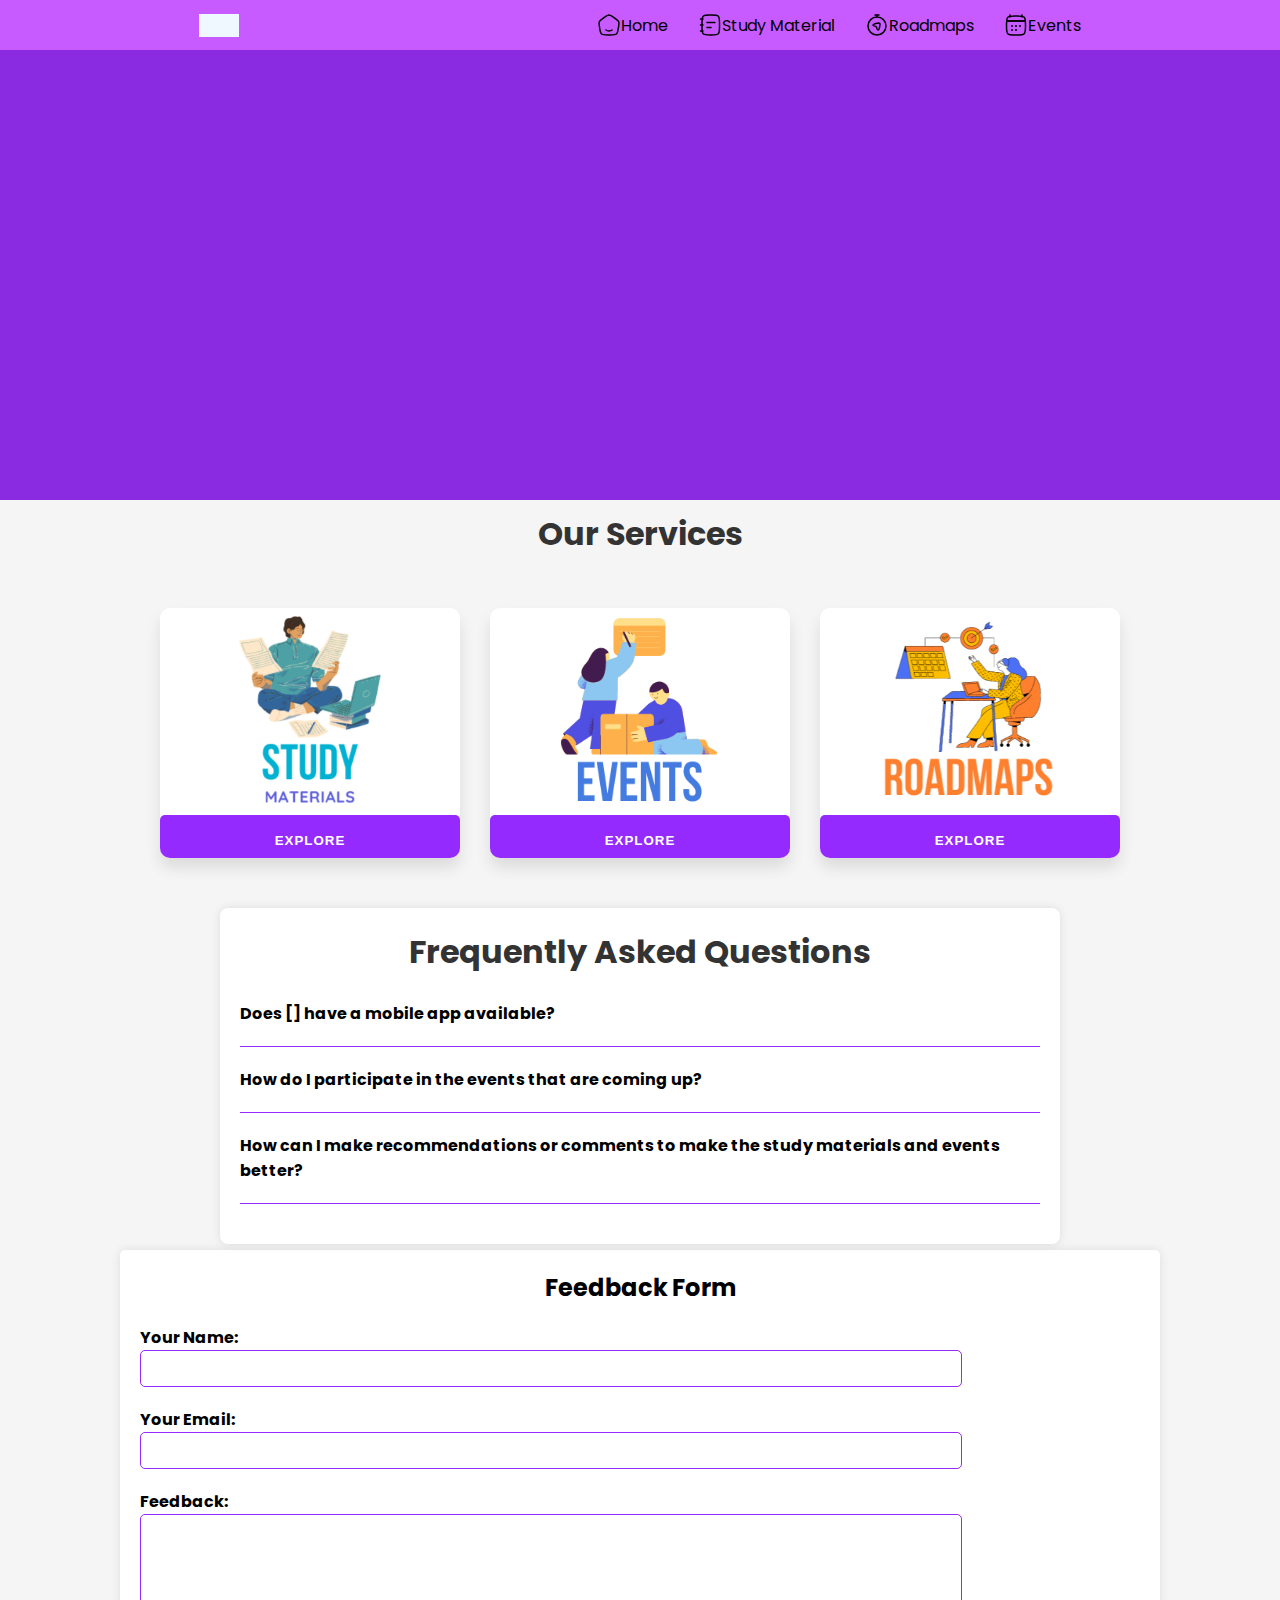
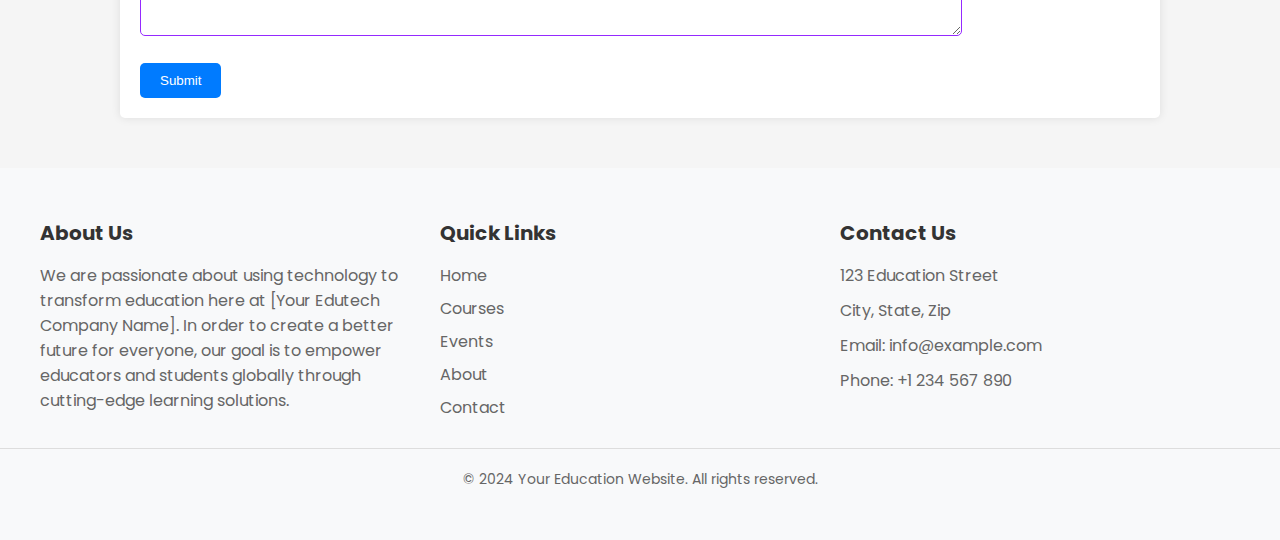
==== index.html @ 47206142 "redesign the landing page and some changes also" ====
<!DOCTYPE html>
<html lang="en">

<head>
    <meta charset="UTF-8">
    <meta name="viewport" content="width=device-width, initial-scale=1.0">
    <title>Education Website</title>
    <link rel="stylesheet" href="css/style.css">
</head>

<body>
    <main>

        <nav>
            <div class="logo"></div>
            <div class="right">
                <ul>
                    <li> <svg xmlns="http://www.w3.org/2000/svg" viewBox="0 0 24 24" width="24" height="24"
                            color="#000000" fill="none">
                            <path
                                d="M15.0001 17C14.2006 17.6224 13.1504 18 12.0001 18C10.8499 18 9.79965 17.6224 9.00012 17"
                                stroke="currentColor" stroke-width="1.5" stroke-linecap="round" />
                            <path
                                d="M2.35151 13.2135C1.99849 10.9162 1.82198 9.76763 2.25629 8.74938C2.69059 7.73112 3.65415 7.03443 5.58126 5.64106L7.02111 4.6C9.41841 2.86667 10.6171 2 12.0001 2C13.3832 2 14.5818 2.86667 16.9791 4.6L18.419 5.64106C20.3461 7.03443 21.3097 7.73112 21.744 8.74938C22.1783 9.76763 22.0018 10.9162 21.6487 13.2135L21.3477 15.1724C20.8473 18.4289 20.597 20.0572 19.4291 21.0286C18.2612 22 16.5538 22 13.1389 22H10.8613C7.44646 22 5.73903 22 4.57112 21.0286C3.40321 20.0572 3.15299 18.4289 2.65255 15.1724L2.35151 13.2135Z"
                                stroke="currentColor" stroke-width="1.5" stroke-linejoin="round" />
                        </svg> <a href="index.html">Home</a> </li>
                    <li> <svg xmlns="http://www.w3.org/2000/svg" viewBox="0 0 24 24" width="24" height="24"
                            color="#000000" fill="none">
                            <path d="M9 14.5H13M9 9.5H17" stroke="currentColor" stroke-width="1.5"
                                stroke-linecap="round" />
                            <path
                                d="M4 10C4 6.22876 4 4.34315 5.17157 3.17157C6.34315 2 8.22876 2 12 2H13.5C17.2712 2 19.1569 2 20.3284 3.17157C21.5 4.34315 21.5 6.22876 21.5 10V14C21.5 17.7712 21.5 19.6569 20.3284 20.8284C19.1569 22 17.2712 22 13.5 22H12C8.22876 22 6.34315 22 5.17157 20.8284C4 19.6569 4 17.7712 4 14V10Z"
                                stroke="currentColor" stroke-width="1.5" />
                            <path d="M5 6L2.5 6M5 12L2.5 12M5 18H2.5" stroke="currentColor" stroke-width="1.5"
                                stroke-linecap="round" stroke-linejoin="round" />
                        </svg> <a href="study.html">Study Material</a></li>
                    <li> <svg xmlns="http://www.w3.org/2000/svg" viewBox="0 0 24 24" width="24" height="24"
                            color="#000000" fill="none">
                            <circle cx="12" cy="13" r="9" stroke="currentColor" stroke-width="1.5"
                                stroke-linecap="round" />
                            <path d="M12 3.5V2" stroke="currentColor" stroke-width="1.5" stroke-linecap="round"
                                stroke-linejoin="round" />
                            <path d="M10 2H14" stroke="currentColor" stroke-width="1.5" stroke-linecap="round"
                                stroke-linejoin="round" />
                            <path
                                d="M14.7728 10.2571C15.5061 10.9837 14.3328 16.8933 13.1289 16.9974C12.1189 17.0848 11.8041 15.0928 11.5914 14.4614C11.3815 13.8383 11.1478 13.6139 10.5298 13.4095C8.95989 12.8901 8.17492 12.6304 8.0195 12.2192C7.60796 11.1304 13.8362 9.32902 14.7728 10.2571Z"
                                stroke="currentColor" stroke-width="1.5" />
                        </svg> <a t href="roadmap.html">Roadmaps</a></li>
                    <li> <svg xmlns="http://www.w3.org/2000/svg" viewBox="0 0 24 24" width="24" height="24"
                            color="#000000" fill="none">
                            <path d="M18 2V4M6 2V4" stroke="currentColor" stroke-width="1.5" stroke-linecap="round"
                                stroke-linejoin="round" />
                            <path d="M11.9955 13H12.0045M11.9955 17H12.0045M15.991 13H16M8 13H8.00897M8 17H8.00897"
                                stroke="currentColor" stroke-width="2" stroke-linecap="round" stroke-linejoin="round" />
                            <path d="M3.5 8H20.5" stroke="currentColor" stroke-width="1.5" stroke-linecap="round"
                                stroke-linejoin="round" />
                            <path
                                d="M2.5 12.2432C2.5 7.88594 2.5 5.70728 3.75212 4.35364C5.00424 3 7.01949 3 11.05 3H12.95C16.9805 3 18.9958 3 20.2479 4.35364C21.5 5.70728 21.5 7.88594 21.5 12.2432V12.7568C21.5 17.1141 21.5 19.2927 20.2479 20.6464C18.9958 22 16.9805 22 12.95 22H11.05C7.01949 22 5.00424 22 3.75212 20.6464C2.5 19.2927 2.5 17.1141 2.5 12.7568V12.2432Z"
                                stroke="currentColor" stroke-width="1.5" stroke-linecap="round"
                                stroke-linejoin="round" />
                            <path d="M3 8H21" stroke="currentColor" stroke-width="1.5" stroke-linecap="round"
                                stroke-linejoin="round" />
                        </svg> <a target="_blank" href="event.html">Events </a></li>
                </ul>
            </div>
        </nav>
        <!-- navbar ends -->

        <!-- mains starts from here  -->
        <main></main>
        <!-- section starts from here  -->
        <section>
            <h1 class="ser"> Our Services </h1>
            <div class="card-container">
                <div class="card">
                    <img src="material/STUDY.png" alt="Image 1">

                    <a target="_blank" href="study.html"><button class="view-button">Explore</button></a>

                </div>
                <div class="card">
                    <img src="material/EVENTS.png" alt="Image 2">

                    <a target="_blank" href="event.html"><button class="view-button">Explore</button></a>

                </div>
                <div class="card">
                    <img src="material/ROADMAPS.png" alt="Image 3">

                    <a target="_blank" href="roadmap.html"><button class="view-button">Explore</button></a>

                </div>

                <div class="container">
                    <h1>Frequently Asked Questions</h1> <br>
                    <div class="faq-item">
                        <div class="question">Does [] have a mobile app available?</div>
                        <div class="answer">To further improve convenience, we're in the process of creating a mobile
                            application
                            for [].</div>
                    </div>
                    <div class="faq-item">
                        <div class="question">How do I participate in the events that are coming up?</div>
                        <div class="answer">Our website normally posts information about upcoming events well in
                            advance.</div>
                    </div>
                    <div class="faq-item">
                        <div class="question">How can I make recommendations or comments to make the study materials and
                            events
                            better?</div>
                        <div class="answer">We greatly value your input! We are open to recommendations on how to make
                            our courses,
                            study guides, and events better overall. Please use our contact page to get in touch with
                            us, or take
                            part in our conversations and feedback surveys.</div>
                    </div>
                    <!-- Add more FAQ items as needed -->
                </div>

        </section>

    <!-- feedback form starts from here  -->

<div class="container1">
    <h2>Feedback Form</h2>
    <form id="feedbackForm">
        <div class="form-group">
            <label for="name">Your Name:</label>
            <input type="text" id="name" name="name" required>
        </div>
        <div class="form-group">
            <label for="email">Your Email:</label>
            <input type="email" id="email" name="email" required>
        </div>
        <div class="form-group">
            <label for="message">Feedback:</label>
            <textarea id="message" name="message" required></textarea>
        </div>
        <button type="submit">Submit</button>
    </form>
    <div class="success-message" id="successMessage">
        Thank you for your feedback!
    </div>
</div>

<!-- feedback form ends here   -->

        <!-- footer   -->
        <footer class="footer">
            <div class="footer-container">
                <div class="footer-section">
                    <h3>About Us</h3>
                    <p>We are passionate about using technology to transform education here at [Your Edutech Company
                        Name].
                        In order to create a better future for everyone, our goal is to empower educators and students
                        globally through cutting-edge learning solutions.</p>
                </div>
                <div class="footer-section">
                    <h3>Quick Links</h3>
                    <ul>
                        <li><a href="#">Home</a></li>
                        <li><a href="#">Courses</a></li>
                        <li><a href="#">Events</a></li>
                        <li><a href="#">About</a></li>
                        <li><a href="#">Contact</a></li>
                    </ul>
                </div>
                <div class="footer-section">
                    <h3>Contact Us</h3>
                    <p>123 Education Street</p>
                    <p>City, State, Zip</p>
                    <p>Email: info@example.com</p>
                    <p>Phone: +1 234 567 890</p>
                </div>
            </div>
            <div class="footer-bottom">
                <p>&copy; 2024 Your Education Website. All rights reserved.</p>
            </div>
        </footer>

        <script src="js/script.js"></script>
</body>

</html>
---- css/style.css ----
@import url('https://fonts.googleapis.com/css2?family=Baloo+Bhai+2&family=Poppins:wght@300&display=swap');

* {
    margin: 0px;
    padding: 0%;
    scroll-behavior: smooth;
}

body {
    margin: 0;
    padding: 0;
    font-family: 'Poppins', sans-serif;
    background-color: whitesmoke;
}

.logo {
    width: 40px;
    height: 23px;
    background-color: aliceblue;
}

nav {
    display: flex;
    justify-content: space-around;
    align-items: center;
    background-color: #c85bff;
    height: 50px;
    position: fixed;
    top: 0;
    left: 0;
    right: 0;
    z-index: 9999;
    padding: 0 20px;
    position: absolute;
    color: black;
}

.right ul {
    display: flex;
    list-style: none;
    gap: 30px;
    margin: 0;
}

.right ul li {
    display: flex;
    align-items: center;
}

.right ul li a {
    text-decoration: none;
    color: rgb(0, 0, 0);
    transition: color 0.3s;
}

.right ul li a:hover {
    color: rgba(255, 255, 255, 0.7);
}

main {
    width: 100%;
    height: 500px;
    background-color: #8a2be2;
}

section {
    width: 100%;
    height: 700px;
    background-color: whitesmoke;
}

h1.ser {
    text-align: center;
    padding-top: 10px;
}

/* cards from here  */
.card-container {
    display: flex;
    flex-wrap: wrap;
    height: 300px;
    padding-top: 50px;
    justify-content: center;
    gap: 30px;
    background-color: whitesmoke;


}


.card {
    width: 300px;
    height: 250px;
    background-color: white;
    border-radius: 10px;
    overflow: hidden;
    box-shadow: 0px 10px 15px rgba(0, 0, 0, 0.1);
    transition: transform 0.3s;
}


.card:hover {
    transform: scale(1.05);
}

.card img {
    width: 100%;
    height: 200px;
    object-fit: contain;
}


.card a {
    text-decoration: none;
}

.view-button {
    display: block;
    width: 100%;
    height: 50px;
    background-color: #952aff;
    color: white;
    border: none;
    text-transform: uppercase;
    font-weight: bold;
    letter-spacing: 1px;
    cursor: pointer;
    transition: background-color 0.3s;

}

.view-button:hover {
    background-color: #8c00ff;
}

.container {
    max-width: 800px;
    margin: 20px auto;
    padding: 20px;
    background-color: #fff;
    box-shadow: 0 0 10px rgba(0, 0, 0, 0.1);
    border-radius: 8px;
}

h1 {
    text-align: center;
    color: #333;
}

.faq-item {
    margin-bottom: 20px;
    border-bottom: 1px solid #952aff;  /*  #ccc */
    padding-bottom: 20px;
}

.question {
    font-weight: bold;
    cursor: pointer;
    transition: color 0.3s ease-in-out;
}

.answer {
    display: none;
    margin-top: 10px;
    color: #666;
    transition: max-height 0.3s ease-in-out, opacity 0.3s ease-in-out;
    max-height: 0;
    overflow: hidden;
    opacity: 0;
}

.answer.show {
    display: block;
    max-height: 1000px;
    opacity: 1;
}


@media only screen and (max-width: 600px) {
    .container {
        padding: 10px;
    }

    .faq-item {
        margin-bottom: 15px;
    }
}

/* feedback form starts from here  */
.container1 {
max-width: 1000px;
margin: 50px auto;
padding: 20px;
background-color: #fff;
border-radius: 5px;
box-shadow: 0 0 10px rgba(0, 0, 0, 0.1);
}

h2 {
text-align: center;
margin-bottom: 20px;
}

.form-group {
margin-bottom: 20px;
}

label {
display: block;
font-weight: bold;
}

input[type="text"],
input[type="email"],
textarea {
width: 80%;
padding: 10px;
border: 1px solid #952aff;
border-radius: 5px;
transition: border-color 0.3s;
}

input[type="text"]:focus,
input[type="email"]:focus,
textarea:focus {
border-color: #007bff;
}

textarea {
height: 100px;
}

button {
padding: 10px 20px;
background-color: #007bff;
color: #fff;
border: none;
border-radius: 5px;
cursor: pointer;
transition: background-color 0.3s;
}

button:hover {
background-color: #0056b3;
}

.success-message {
background-color: #d4edda;
color: #155724;
padding: 10px;
border-radius: 5px;
margin-top: 20px;
display: none;
}

/* feedback form ends here  */


.footer {
    background-color: #f8f9fa;
    padding: 50px 0;
}

.footer-container {
    display: flex;
    justify-content: space-between;
    max-width: 1200px;
    margin: 0 auto;
    padding: 0 20px;
}

.footer-section {
    flex: 1;
    margin-right: 20px;
}

.footer-section h3 {
    font-size: 20px;
    margin-bottom: 15px;
    color: #333;
}

.footer-section p {
    margin-bottom: 10px;
    color: #666;
}

.footer-section ul {
    list-style-type: none;
    padding: 0;
}

.footer-section ul li {
    margin-bottom: 8px;
}

.footer-section ul li a {
    color: #666;
    text-decoration: none;
}

.footer-bottom {
    text-align: center;
    margin-top: 20px;
    padding-top: 20px;
    border-top: 1px solid #ddd;
    color: #666;
    font-size: 14px;
}
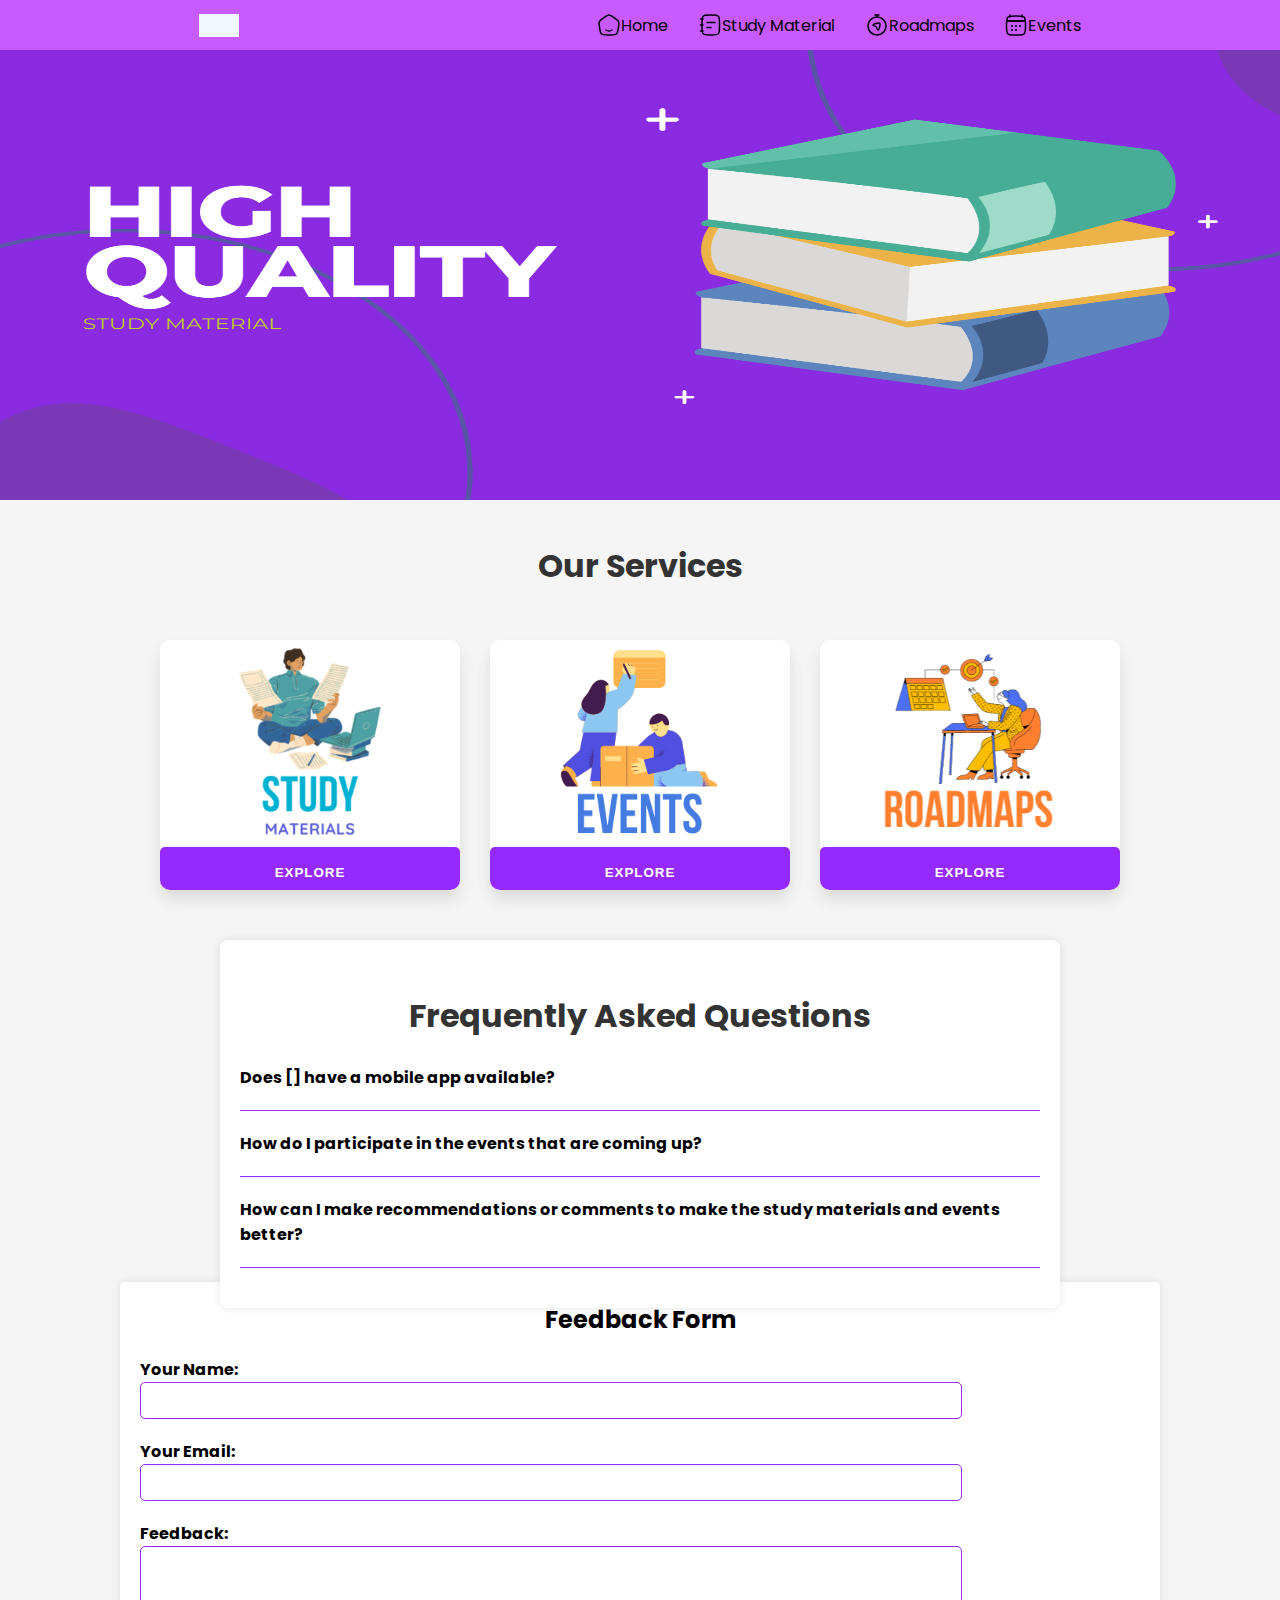
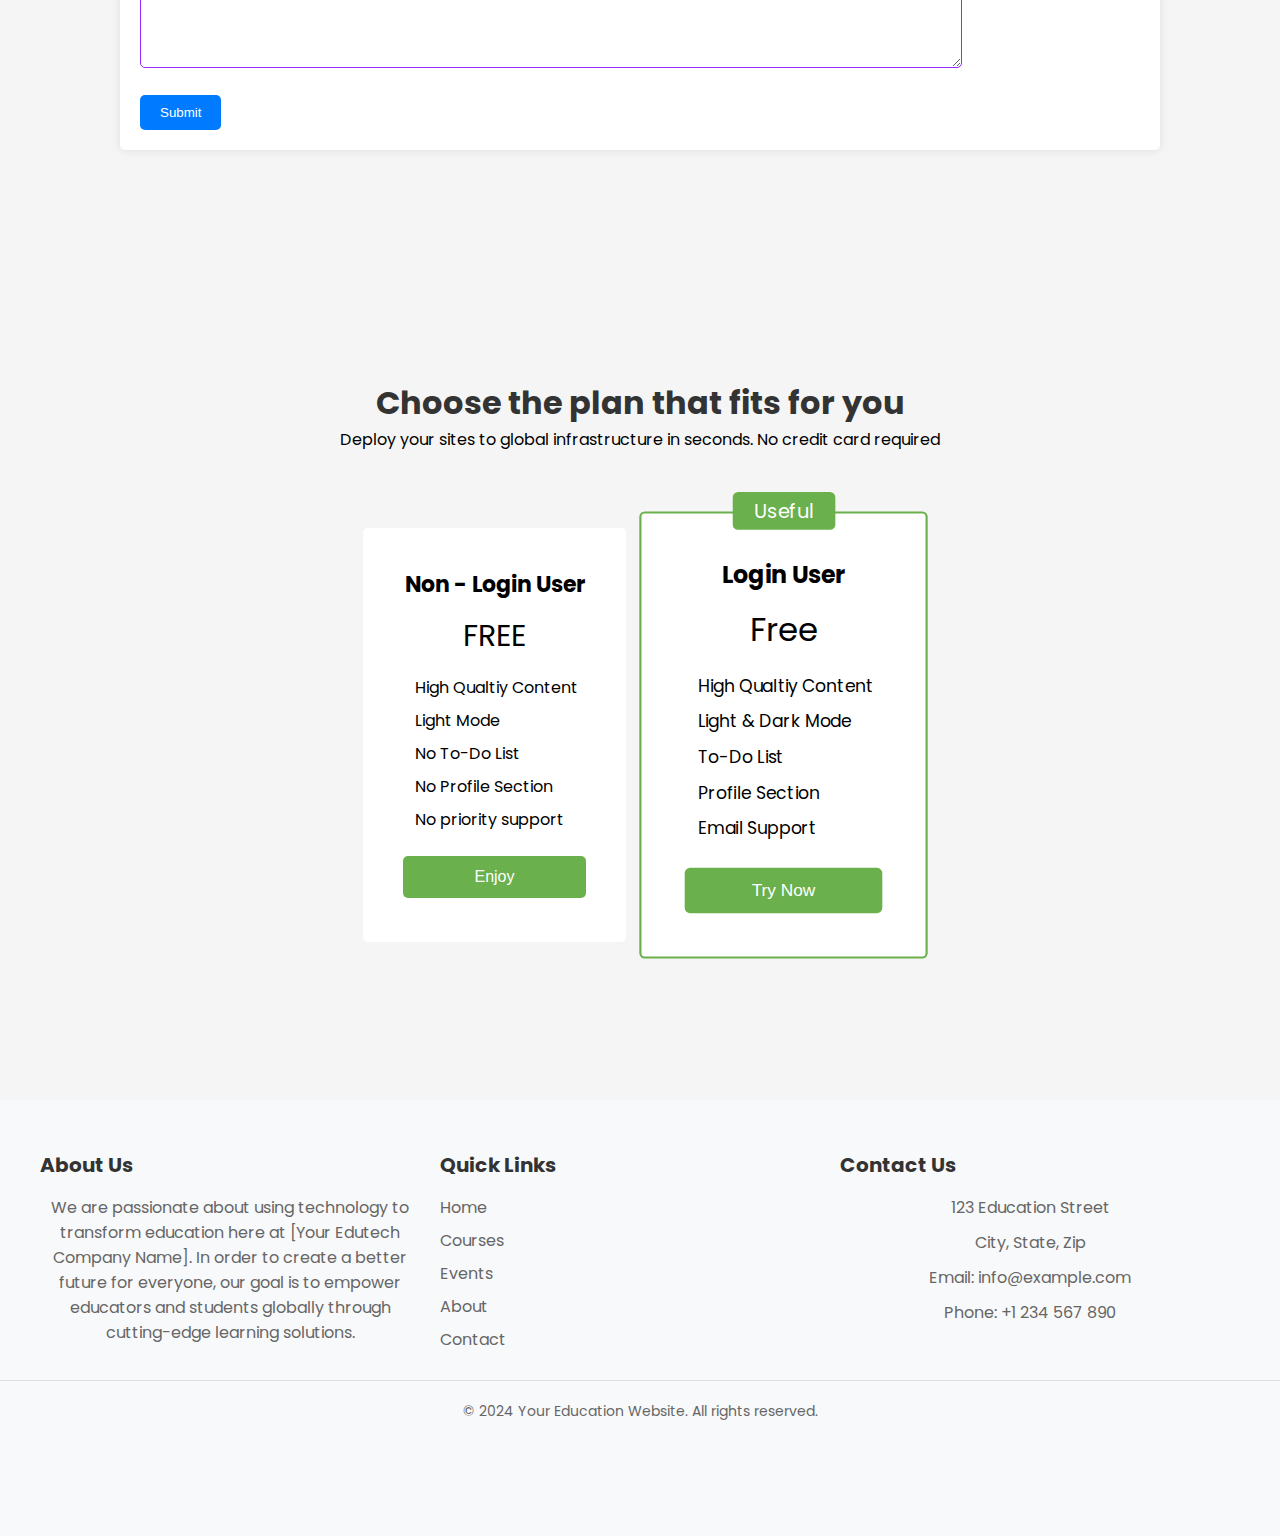
==== commit 7bc8d1a5: "carousel" ====
--- a/index.html
+++ b/index.html
@@ -67,7 +67,13 @@
         <!-- navbar ends -->
 
         <!-- mains starts from here  -->
-        <main></main>
+        <main><div class="carousel-container">
+            <div class="carousel-slide">
+                <img src="material/CAROUSEL.png" alt="Image 1">
+                <img src="material/ai-cloud-concept-with-robot-arm.jpg" alt="Image 2">
+                <img src="material/HIGH QUALTIY.png" alt="Image 3">
+            </div>
+        </div></main>
         <!-- section starts from here  -->
         <section>
             <h1 class="ser"> Our Services </h1>
@@ -145,6 +151,43 @@
 
 <!-- feedback form ends here   -->
 
+<!-- Table starts from here  -->
+<div class="table">
+    <h1>Choose the plan that fits for you</h1>
+    <p>
+      Deploy your sites to global infrastructure in seconds. No credit card
+      required
+    </p>
+
+    <div class="pricing">
+      <div class="plan">
+        <h2>Non - Login User</h2>
+        <div class="price">FREE</div>
+        <ul class="features">
+          <li><i class="fas fa-check-circle"></i>High Qualtiy Content</li>
+          <li><i class="fas fa-check-circle"></i>Light Mode</li>
+          <li><i class="fas fa-check-circle"></i>No To-Do List</li>
+          <li><i class="fas fa-check-circle"></i>No Profile Section</li>
+          <li><i class="fas fa-times-circle"></i> No priority support</li>
+        </ul>
+        <a href="index.html"><button>Enjoy</button></a>
+      </div>
+      <div class="plan popular">
+        <span>Useful</span>
+        <h2>Login User</h2>
+        <div class="price">Free</div>
+        <ul class="features">
+          <li><i class="fas fa-check-circle"></i>High Qualtiy Content</li>
+          <li><i class="fas fa-check-circle"></i>Light & Dark Mode</li>
+          <li><i class="fas fa-check-circle"></i>To-Do List</li>
+          <li><i class="fas fa-check-circle"></i>Profile Section</li>
+          <li><i class="fas fa-check-circle"></i> Email Support</li>
+        </ul>
+        <a href=""><button>Try Now</button></a>
+      </div>
+    </div> 
+</div>
+
         <!-- footer   -->
         <footer class="footer">
             <div class="footer-container">
--- a/css/style.css
+++ b/css/style.css
@@ -61,7 +61,25 @@
     width: 100%;
     height: 500px;
     background-color: #8a2be2;
-}
+
+}
+.carousel-container {
+    overflow: hidden;
+    width: 100%;
+    height: 500px; /* Adjust the height as needed */
+  }
+  
+  .carousel-slide {
+    display: flex;
+    width: 100%; /* 3 images in the carousel */
+  }
+  
+  .carousel-slide img {
+    width: 100%;
+    height: 500px; /* Ensure images cover the entire container */
+    object-fit: inherit; /* Cover the entire container */
+  }
+  
 
 section {
     width: 100%;
@@ -256,6 +274,99 @@
 /* feedback form ends here  */
 
 
+/* table starts from here  */
+.table {
+    background-color: whitesmoke;
+    min-height: 100vh;
+    display: flex;
+    flex-direction: column;
+    justify-content: center;
+  }
+  h1 {
+    text-align: center;
+    margin-top: 2rem;
+  }
+  p {
+    text-align: center;
+    margin-bottom: 4rem;
+  }
+  .pricing {
+    display: flex;
+    flex-wrap: wrap;
+    justify-content: center;
+  
+    .plan {
+      background-color: #fff;
+      padding: 2.5rem;
+      margin: 12px;
+      border-radius: 5px;
+      text-align: center;
+      transition: 0.3s;
+      cursor: pointer;
+  
+      h2 {
+        font-size: 22px;
+        margin-bottom: 12px;
+      }
+  
+      .price {
+        margin-bottom: 1rem;
+        font-size: 30px;
+      }
+  
+      ul.features {
+        list-style-type: none;
+        text-align: left;
+        li {
+          margin: 8px;
+          .fas {
+            margin-right: 4px;
+          }
+          .fa-check-circle {
+            color: #6ab04c;
+          }
+          .fa-times-circle {
+            color: #eb4d4b;
+          }
+        }
+      }
+  
+      button {
+        border: none;
+        width: 100%;
+        padding: 12px 35px;
+        margin-top: 1rem;
+        background-color: #6ab04c;
+        color: #fff;
+        border-radius: 5px;
+        cursor: pointer;
+        font-size: 16px;
+      }
+  
+      &.popular {
+        border: 2px solid #6ab04c;
+        position: relative;
+        transform: scale(1.08);
+  
+        span {
+          position: absolute;
+          top: -20px;
+          left: 50%;
+          transform: translateX(-50%);
+          background-color: #6ab04c;
+          color: #fff;
+          padding: 4px 20px;
+          font-size: 18px;
+          border-radius: 5px;
+        }
+      }
+  
+      &:hover {
+        box-shadow: 5px 7px 67px -28px rgba(0, 0, 0, 0.37);
+      }
+    }
+  }
+
 .footer {
     background-color: #f8f9fa;
     padding: 50px 0;
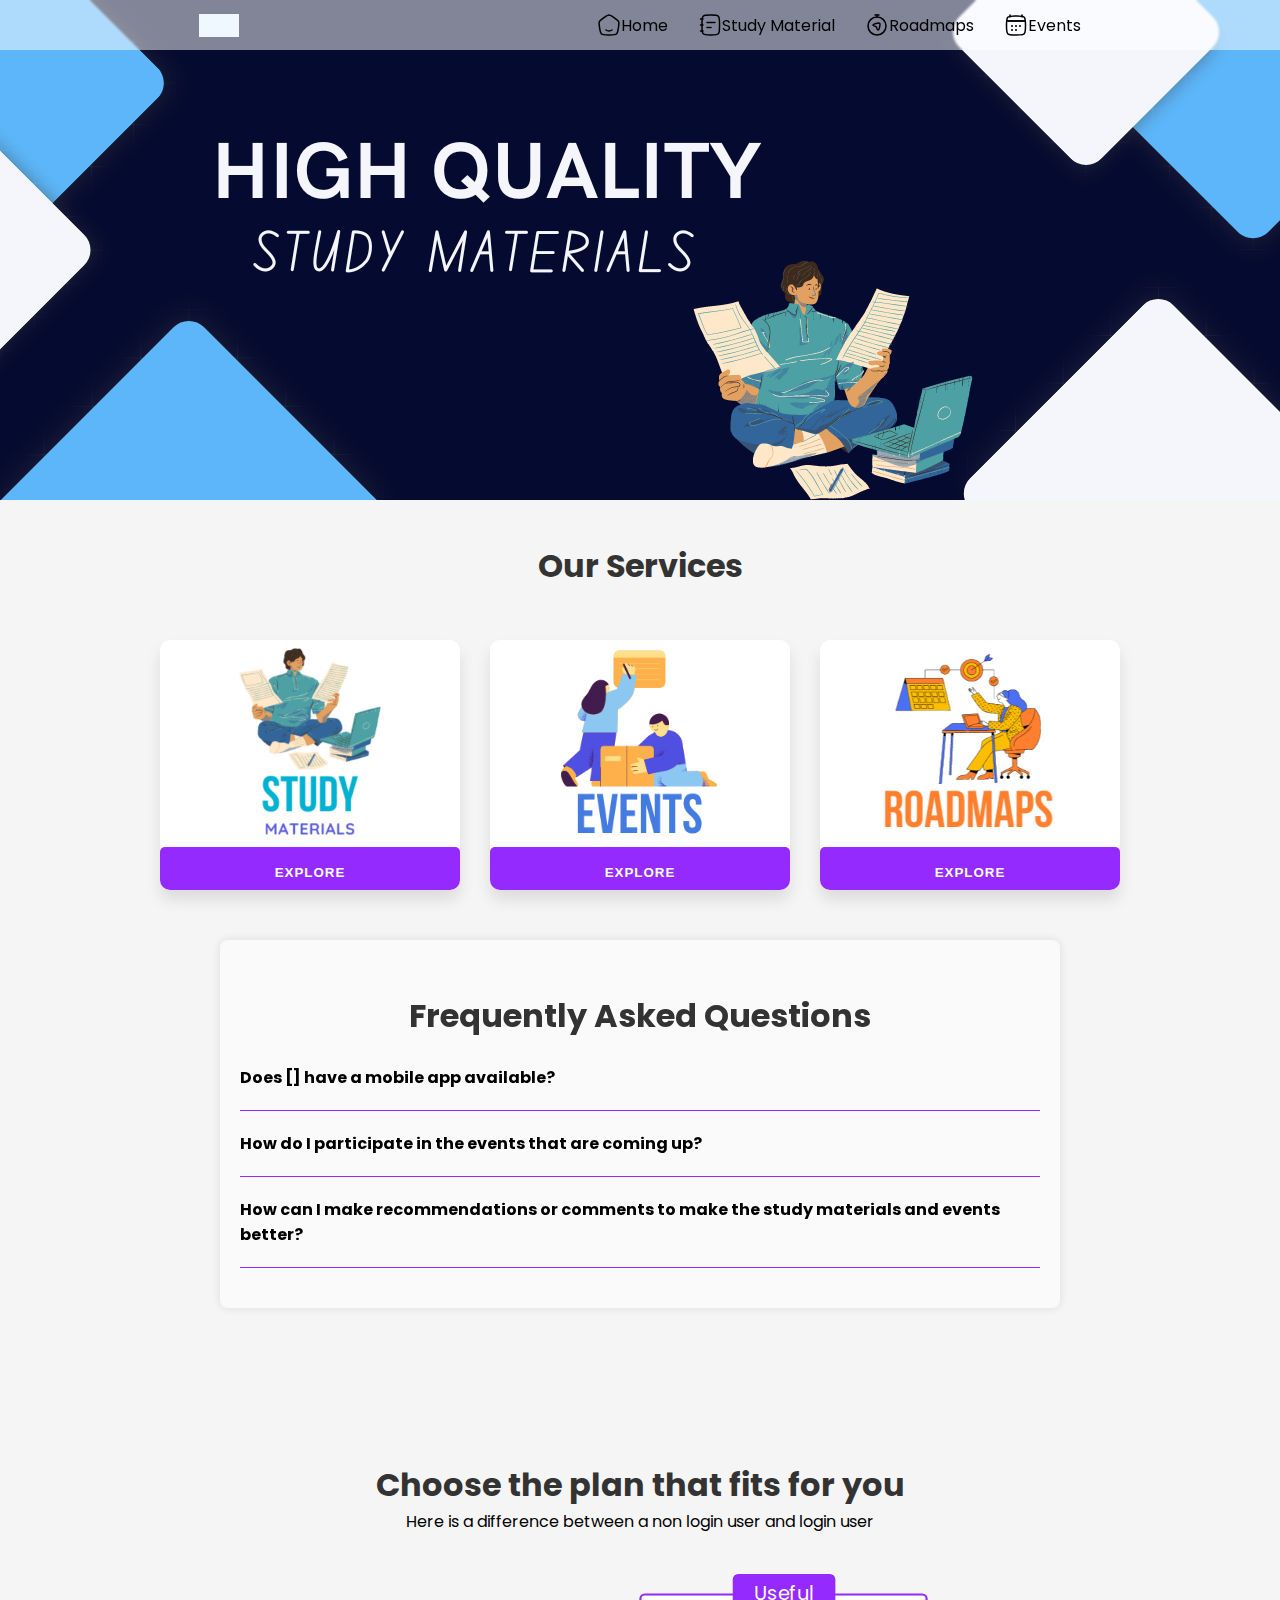
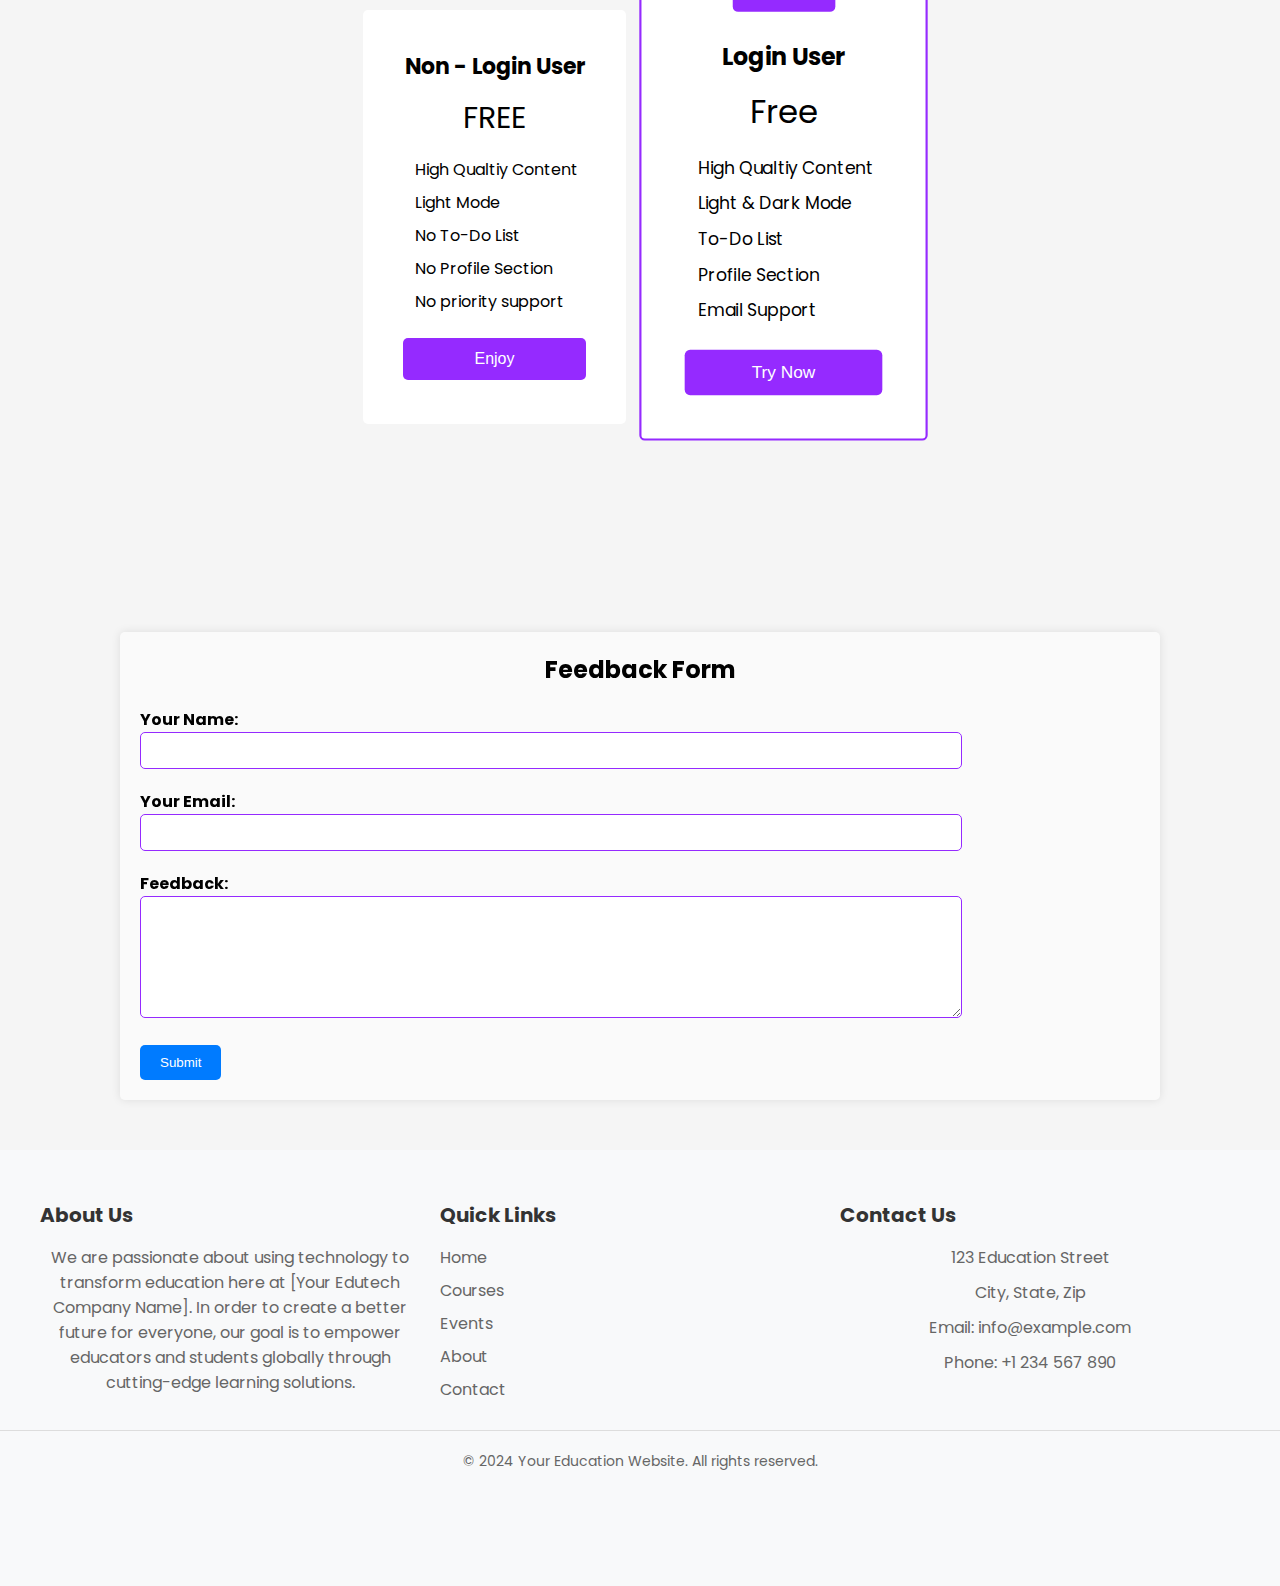
==== commit 0d689ecc: "glass effect nav and carousel" ====
--- a/index.html
+++ b/index.html
@@ -6,6 +6,7 @@
     <meta name="viewport" content="width=device-width, initial-scale=1.0">
     <title>Education Website</title>
     <link rel="stylesheet" href="css/style.css">
+    <link rel="stylesheet" href="css/responsive.css">
 </head>
 
 <body>
@@ -69,9 +70,9 @@
         <!-- mains starts from here  -->
         <main><div class="carousel-container">
             <div class="carousel-slide">
-                <img src="material/CAROUSEL.png" alt="Image 1">
-                <img src="material/ai-cloud-concept-with-robot-arm.jpg" alt="Image 2">
-                <img src="material/HIGH QUALTIY.png" alt="Image 3">
+                <img src="material/1.png" alt="Image 1">
+                <img src="material/2.png" alt="Image 2">
+                <img src="material/3.png" alt="Image 3">
             </div>
         </div></main>
         <!-- section starts from here  -->
@@ -125,38 +126,11 @@
 
         </section>
 
-    <!-- feedback form starts from here  -->
-
-<div class="container1">
-    <h2>Feedback Form</h2>
-    <form id="feedbackForm">
-        <div class="form-group">
-            <label for="name">Your Name:</label>
-            <input type="text" id="name" name="name" required>
-        </div>
-        <div class="form-group">
-            <label for="email">Your Email:</label>
-            <input type="email" id="email" name="email" required>
-        </div>
-        <div class="form-group">
-            <label for="message">Feedback:</label>
-            <textarea id="message" name="message" required></textarea>
-        </div>
-        <button type="submit">Submit</button>
-    </form>
-    <div class="success-message" id="successMessage">
-        Thank you for your feedback!
-    </div>
-</div>
-
-<!-- feedback form ends here   -->
-
-<!-- Table starts from here  -->
+        <!-- Table starts from here  -->
 <div class="table">
     <h1>Choose the plan that fits for you</h1>
     <p>
-      Deploy your sites to global infrastructure in seconds. No credit card
-      required
+     Here is a difference between a non login user and login user
     </p>
 
     <div class="pricing">
@@ -188,6 +162,34 @@
     </div> 
 </div>
 
+
+    <!-- feedback form starts from here  -->
+
+<div class="container1">
+    <h2>Feedback Form</h2>
+    <form id="feedbackForm">
+        <div class="form-group">
+            <label for="name">Your Name:</label>
+            <input type="text" id="name" name="name" required>
+        </div>
+        <div class="form-group">
+            <label for="email">Your Email:</label>
+            <input type="email" id="email" name="email" required>
+        </div>
+        <div class="form-group">
+            <label for="message">Feedback:</label>
+            <textarea id="message" name="message" required></textarea>
+        </div>
+        <button type="submit">Submit</button>
+    </form>
+    <div class="success-message" id="successMessage">
+        Thank you for your feedback!
+    </div>
+</div>
+
+<!-- feedback form ends here   -->
+
+
         <!-- footer   -->
         <footer class="footer">
             <div class="footer-container">
--- a/css/style.css
+++ b/css/style.css
@@ -23,7 +23,8 @@
     display: flex;
     justify-content: space-around;
     align-items: center;
-    background-color: #c85bff;
+    background: rgba(255, 255, 255, 0.5);
+backdrop-filter: blur(1px);
     height: 50px;
     position: fixed;
     top: 0;
@@ -61,6 +62,7 @@
     width: 100%;
     height: 500px;
     background-color: #8a2be2;
+    
 
 }
 .carousel-container {
@@ -77,13 +79,13 @@
   .carousel-slide img {
     width: 100%;
     height: 500px; /* Ensure images cover the entire container */
-    object-fit: inherit; /* Cover the entire container */
+    object-fit: cover; /* Cover the entire container */
   }
   
 
 section {
     width: 100%;
-    height: 700px;
+    height: 750px;
     background-color: whitesmoke;
 }
 
@@ -155,7 +157,8 @@
     max-width: 800px;
     margin: 20px auto;
     padding: 20px;
-    background-color: #fff;
+ background: rgba(255, 255, 255, 0.5);
+backdrop-filter: blur(10px);
     box-shadow: 0 0 10px rgba(0, 0, 0, 0.1);
     border-radius: 8px;
 }
@@ -209,7 +212,8 @@
 max-width: 1000px;
 margin: 50px auto;
 padding: 20px;
-background-color: #fff;
+background: rgba(255, 255, 255, 0.5);
+backdrop-filter: blur(10px);
 border-radius: 5px;
 box-shadow: 0 0 10px rgba(0, 0, 0, 0.1);
 }
@@ -323,10 +327,10 @@
             margin-right: 4px;
           }
           .fa-check-circle {
-            color: #6ab04c;
+            color: #952aff;
           }
           .fa-times-circle {
-            color: #eb4d4b;
+            color: #952aff;
           }
         }
       }
@@ -336,7 +340,7 @@
         width: 100%;
         padding: 12px 35px;
         margin-top: 1rem;
-        background-color: #6ab04c;
+        background-color: #952aff;
         color: #fff;
         border-radius: 5px;
         cursor: pointer;
@@ -344,7 +348,7 @@
       }
   
       &.popular {
-        border: 2px solid #6ab04c;
+        border: 2px solid #952aff;
         position: relative;
         transform: scale(1.08);
   
@@ -353,7 +357,7 @@
           top: -20px;
           left: 50%;
           transform: translateX(-50%);
-          background-color: #6ab04c;
+          background-color: #952aff;
           color: #fff;
           padding: 4px 20px;
           font-size: 18px;
@@ -366,6 +370,8 @@
       }
     }
   }
+
+/* footer starts from here  */
 
 .footer {
     background-color: #f8f9fa;
--- a/css/responsive.css
+++ b/css/responsive.css
@@ -0,0 +1,12 @@
+/* Media queries for carousel */
+@media screen and (min-width: 600px) {
+    .carousel-container {
+      height: 400px; /* Adjust height for medium screens */
+    }
+  }
+  
+  @media screen and (min-width: 900px) {
+    .carousel-container {
+      height: 500px; /* Adjust height for large screens */
+    }
+  }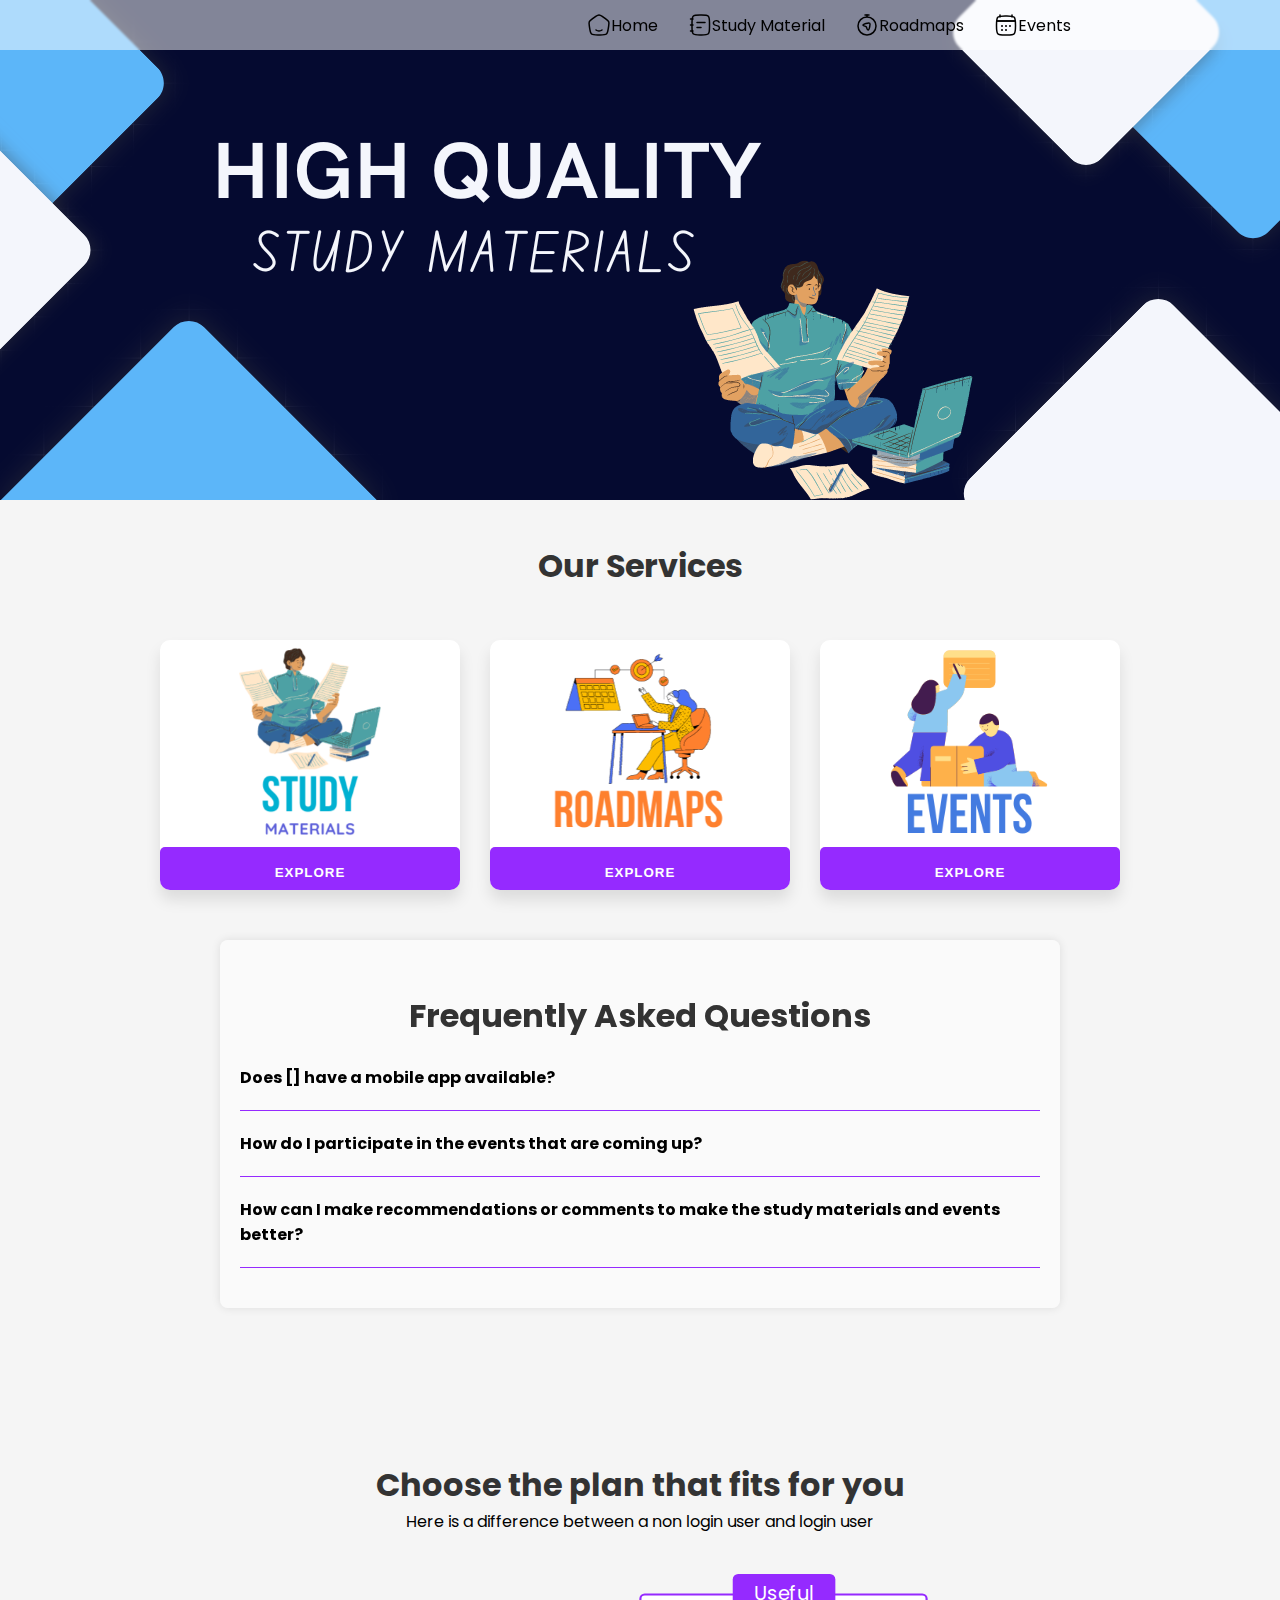
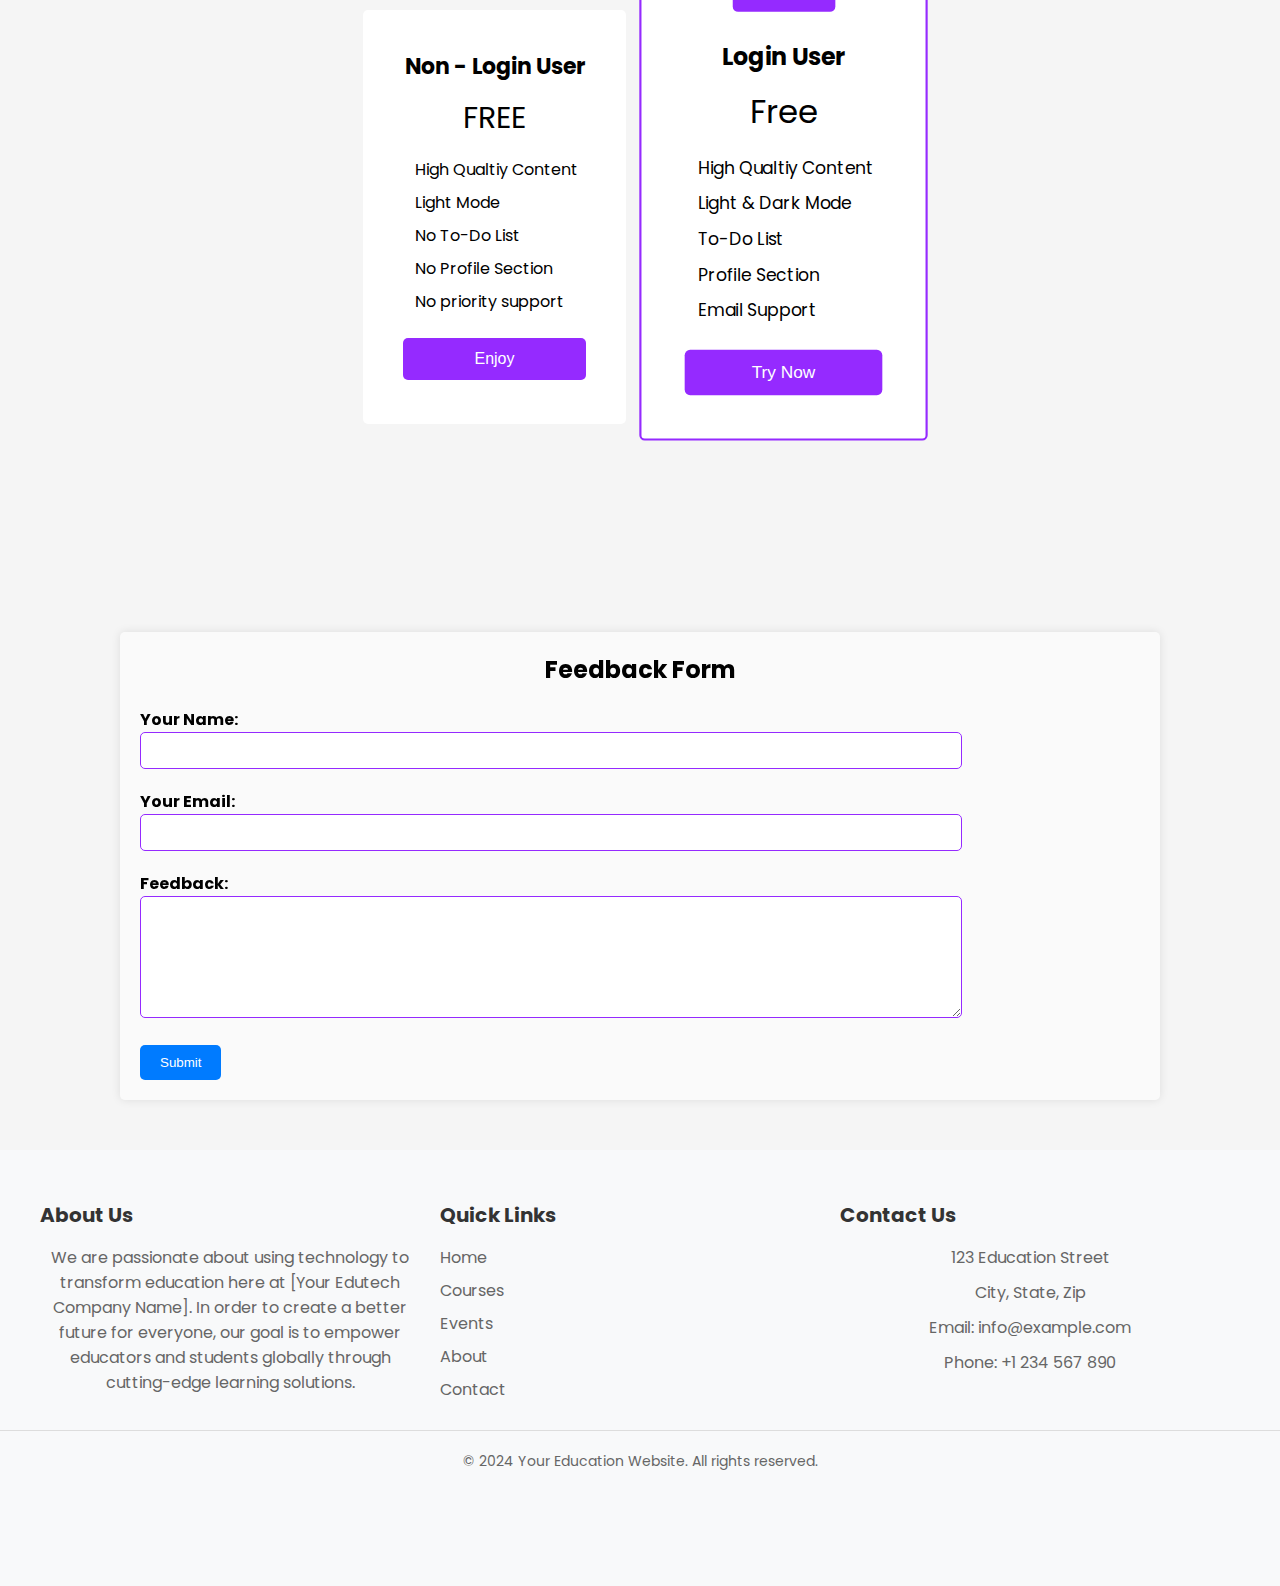
==== commit 5ee17cb5: "as" ====
--- a/index.html
+++ b/index.html
@@ -13,7 +13,9 @@
     <main>
 
         <nav>
-            <div class="logo"></div>
+            <div class="logo">
+        
+            </div>
             <div class="right">
                 <ul>
                     <li> <svg xmlns="http://www.w3.org/2000/svg" viewBox="0 0 24 24" width="24" height="24"
@@ -86,15 +88,15 @@
 
                 </div>
                 <div class="card">
+                    <img src="material/ROADMAPS.png" alt="Image 3">
+                    
+                    <a target="_blank" href="roadmap.html"><button class="view-button">Explore</button></a>
+                    
+                </div>
+                <div class="card">
                     <img src="material/EVENTS.png" alt="Image 2">
 
                     <a target="_blank" href="event.html"><button class="view-button">Explore</button></a>
-
-                </div>
-                <div class="card">
-                    <img src="material/ROADMAPS.png" alt="Image 3">
-
-                    <a target="_blank" href="roadmap.html"><button class="view-button">Explore</button></a>
 
                 </div>
 
--- a/css/style.css
+++ b/css/style.css
@@ -13,9 +13,9 @@
     background-color: whitesmoke;
 }
 
-.logo {
-    width: 40px;
-    height: 23px;
+.logo img {
+    width: 60px;
+    height: 73px;
     background-color: aliceblue;
 }
 
@@ -34,6 +34,11 @@
     padding: 0 20px;
     position: absolute;
     color: black;
+    
+}
+#landing{
+    width: 100%;
+    height: 500px;
 }
 
 .right ul {
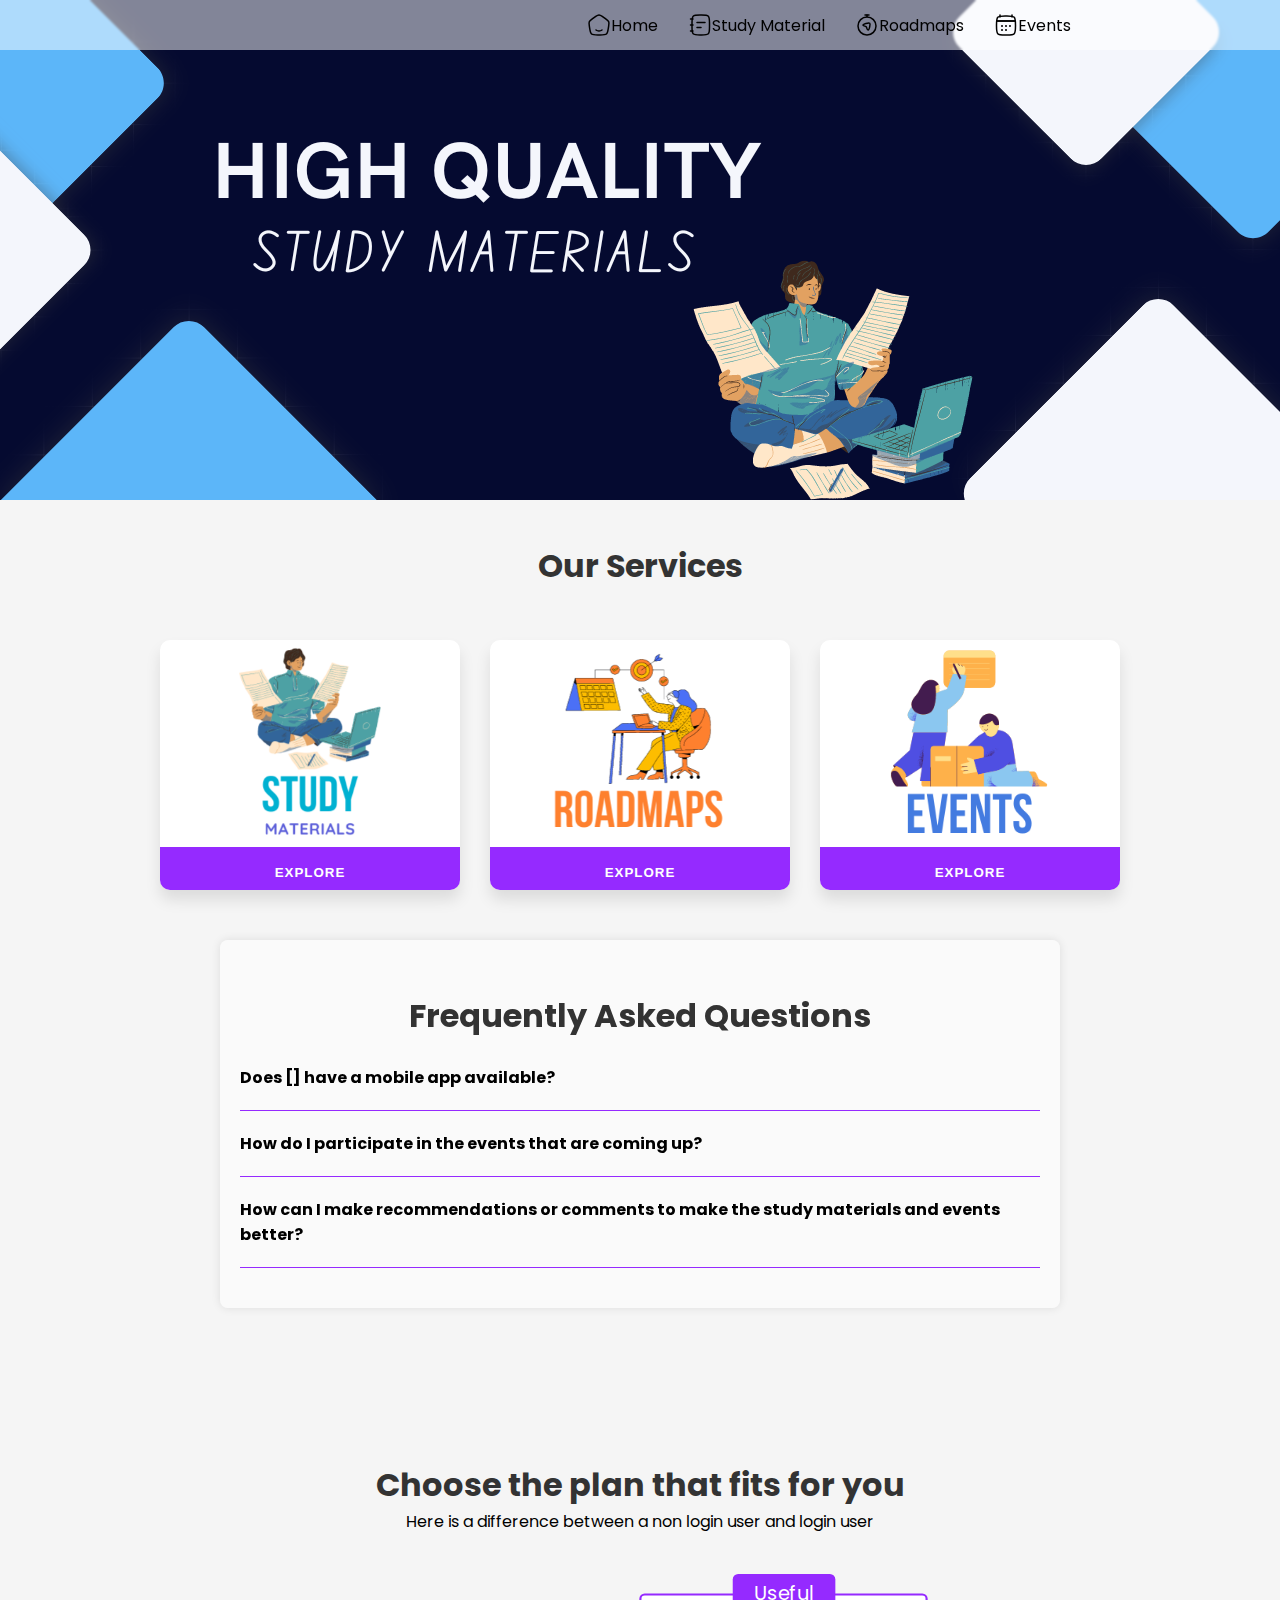
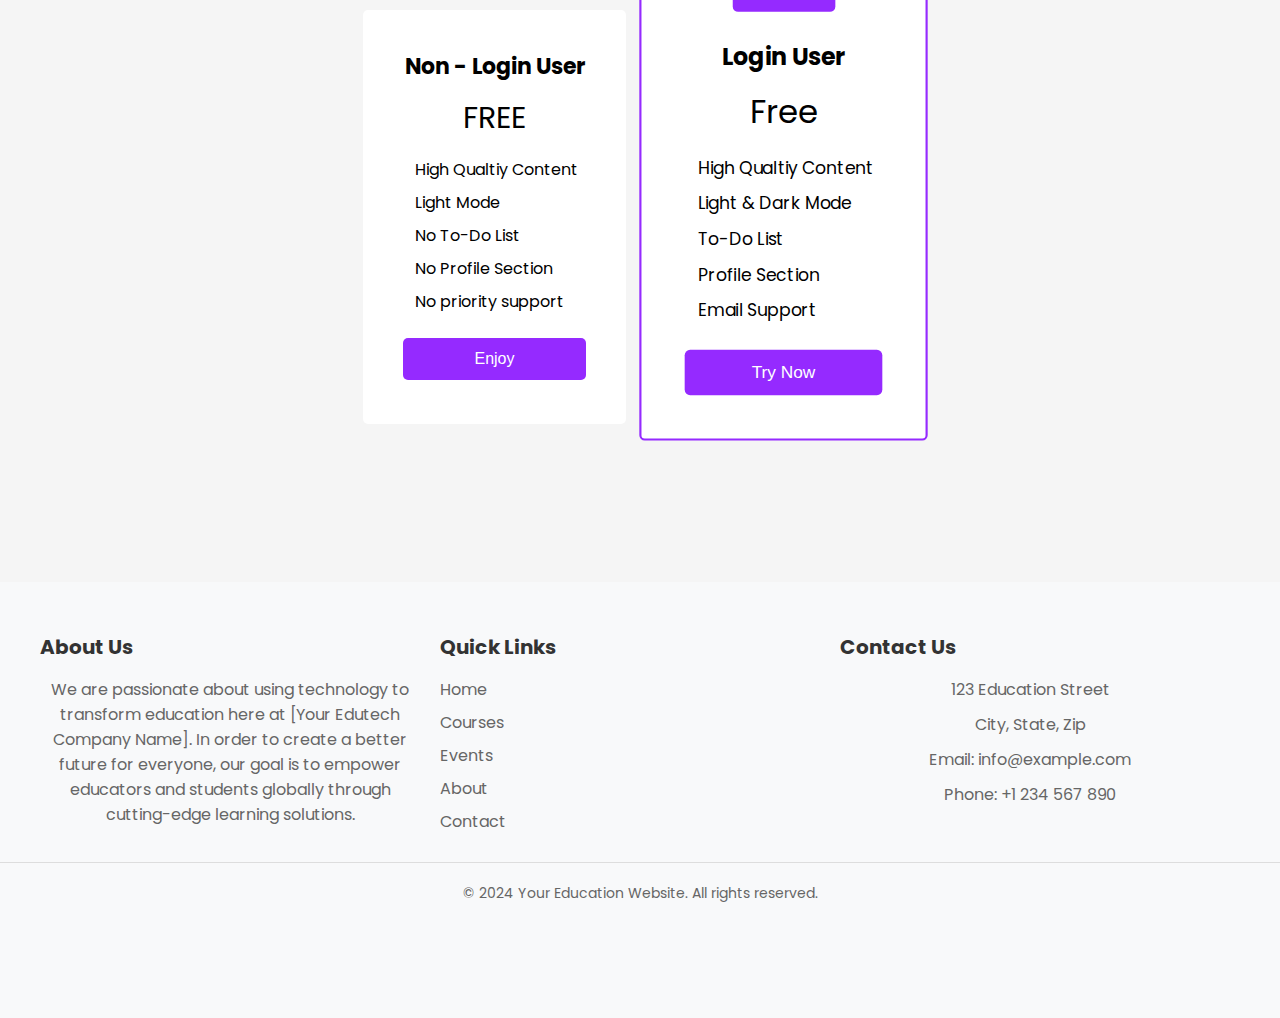
==== commit c976b052: "Meet Our team" ====
--- a/index.html
+++ b/index.html
@@ -165,32 +165,6 @@
 </div>
 
 
-    <!-- feedback form starts from here  -->
-
-<div class="container1">
-    <h2>Feedback Form</h2>
-    <form id="feedbackForm">
-        <div class="form-group">
-            <label for="name">Your Name:</label>
-            <input type="text" id="name" name="name" required>
-        </div>
-        <div class="form-group">
-            <label for="email">Your Email:</label>
-            <input type="email" id="email" name="email" required>
-        </div>
-        <div class="form-group">
-            <label for="message">Feedback:</label>
-            <textarea id="message" name="message" required></textarea>
-        </div>
-        <button type="submit">Submit</button>
-    </form>
-    <div class="success-message" id="successMessage">
-        Thank you for your feedback!
-    </div>
-</div>
-
-<!-- feedback form ends here   -->
-
 
         <!-- footer   -->
         <footer class="footer">
--- a/css/style.css
+++ b/css/style.css
@@ -212,75 +212,6 @@
     }
 }
 
-/* feedback form starts from here  */
-.container1 {
-max-width: 1000px;
-margin: 50px auto;
-padding: 20px;
-background: rgba(255, 255, 255, 0.5);
-backdrop-filter: blur(10px);
-border-radius: 5px;
-box-shadow: 0 0 10px rgba(0, 0, 0, 0.1);
-}
-
-h2 {
-text-align: center;
-margin-bottom: 20px;
-}
-
-.form-group {
-margin-bottom: 20px;
-}
-
-label {
-display: block;
-font-weight: bold;
-}
-
-input[type="text"],
-input[type="email"],
-textarea {
-width: 80%;
-padding: 10px;
-border: 1px solid #952aff;
-border-radius: 5px;
-transition: border-color 0.3s;
-}
-
-input[type="text"]:focus,
-input[type="email"]:focus,
-textarea:focus {
-border-color: #007bff;
-}
-
-textarea {
-height: 100px;
-}
-
-button {
-padding: 10px 20px;
-background-color: #007bff;
-color: #fff;
-border: none;
-border-radius: 5px;
-cursor: pointer;
-transition: background-color 0.3s;
-}
-
-button:hover {
-background-color: #0056b3;
-}
-
-.success-message {
-background-color: #d4edda;
-color: #155724;
-padding: 10px;
-border-radius: 5px;
-margin-top: 20px;
-display: none;
-}
-
-/* feedback form ends here  */
 
 
 /* table starts from here  */
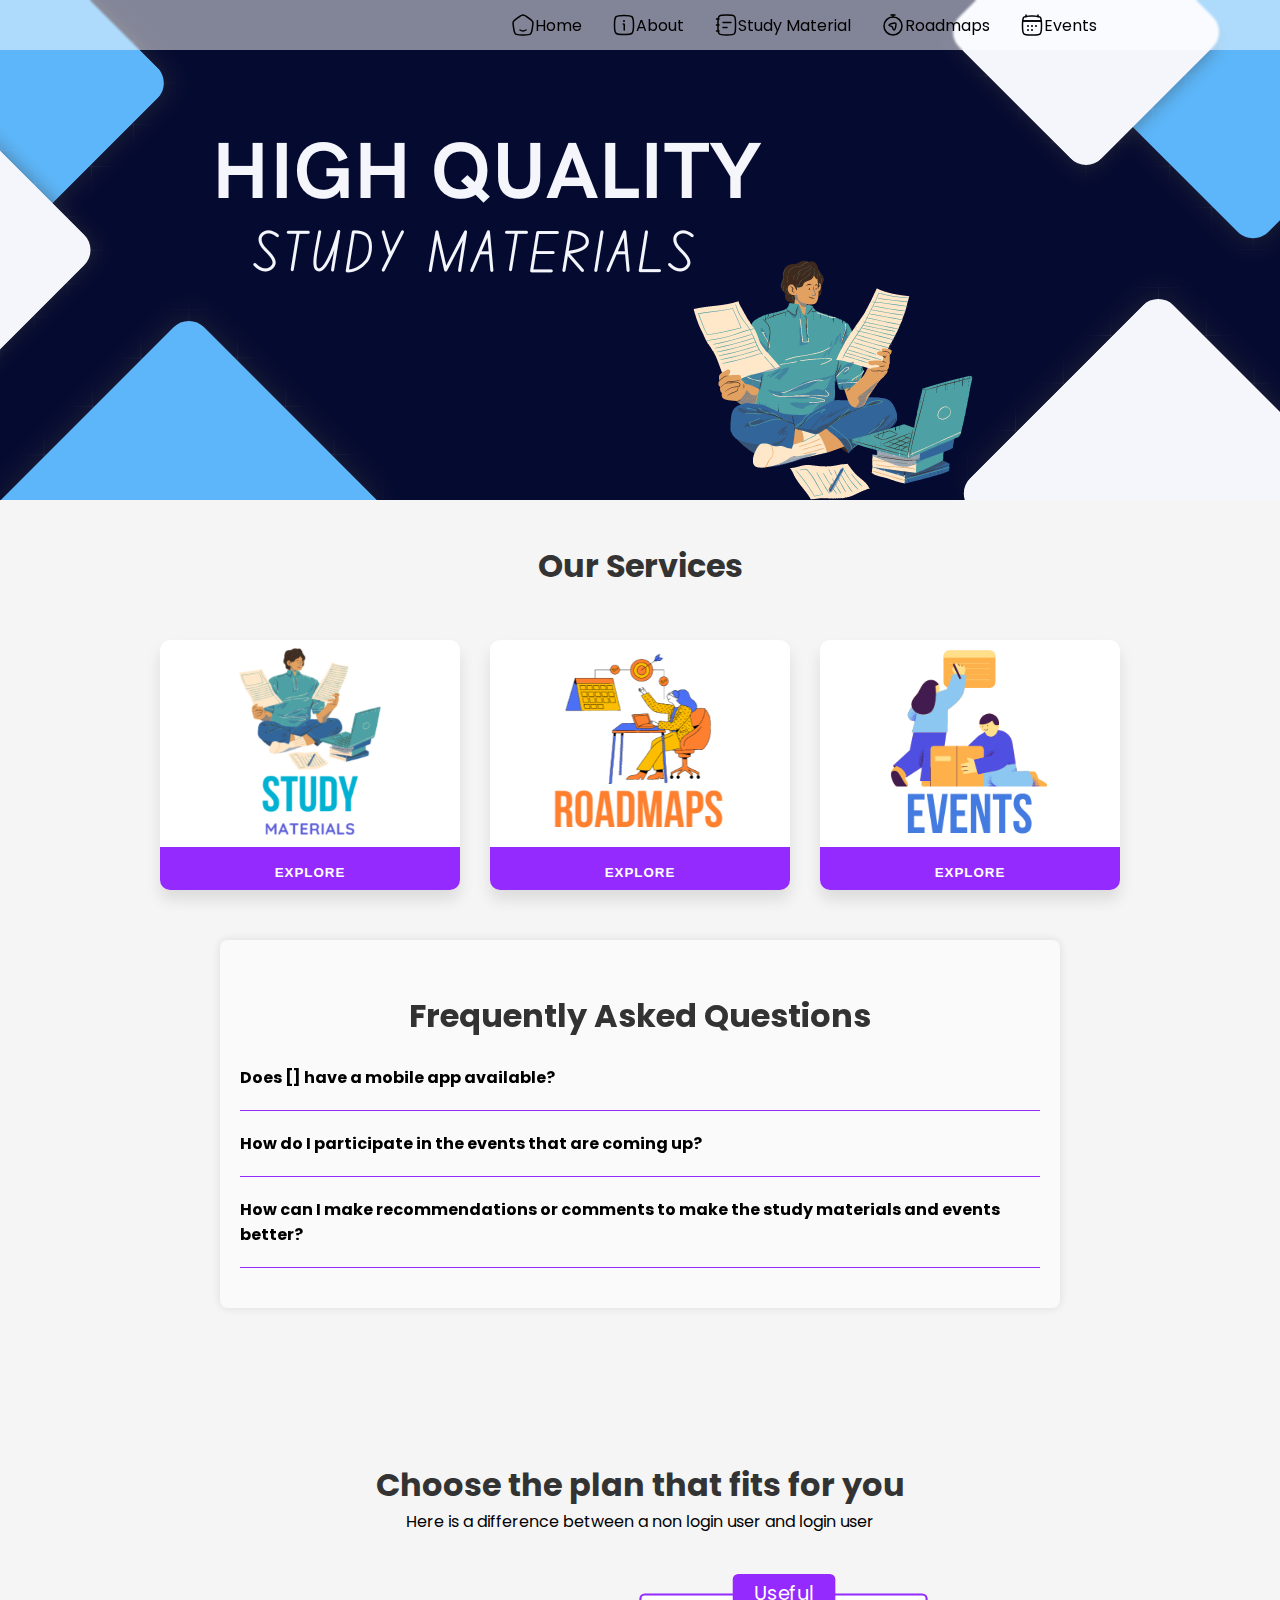
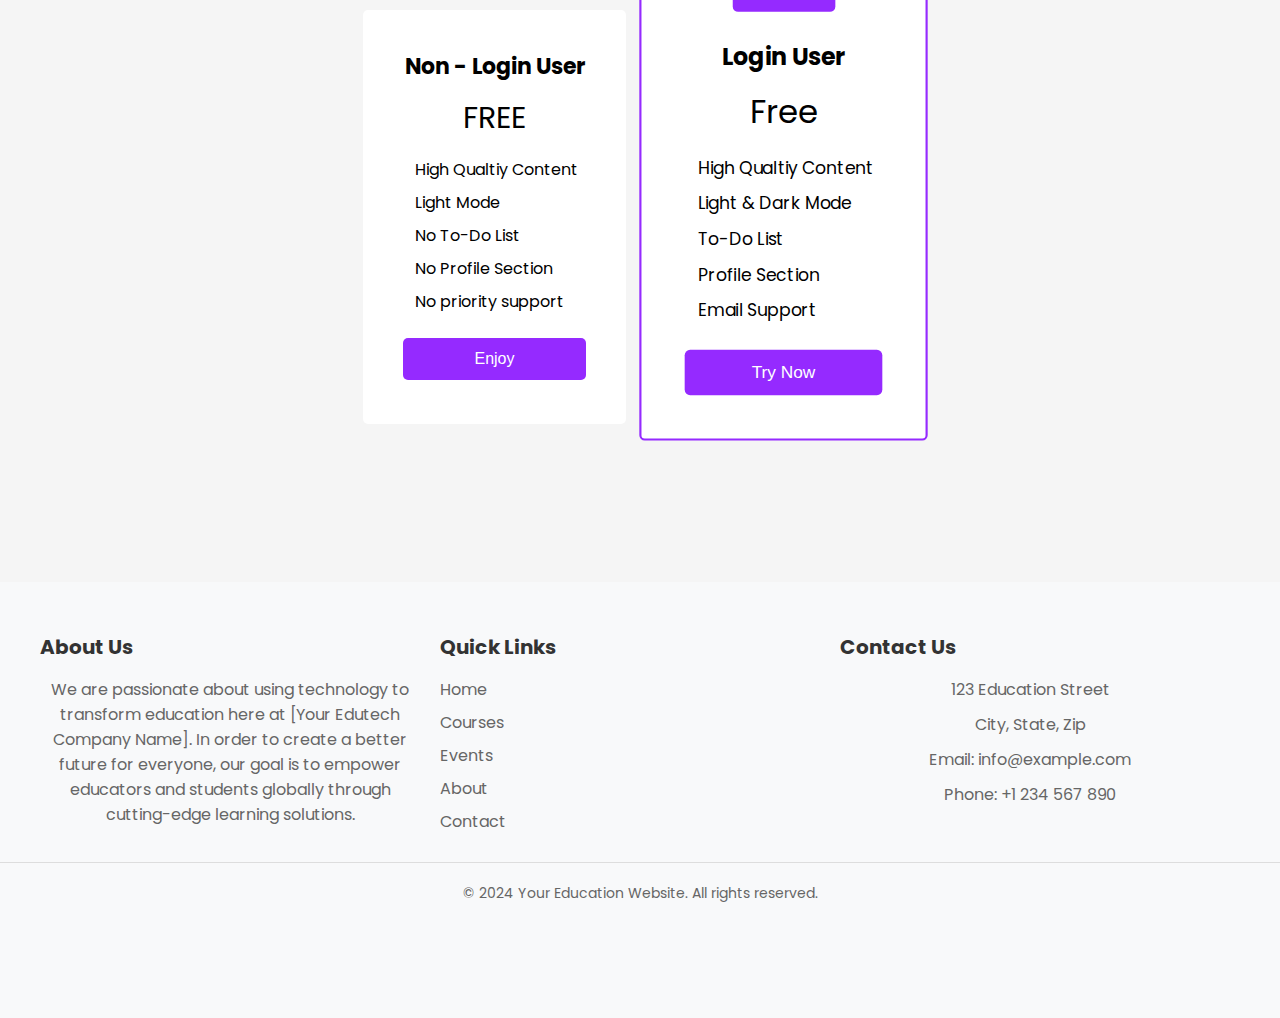
==== commit de9f221a: "about in nav" ====
--- a/index.html
+++ b/index.html
@@ -27,6 +27,11 @@
                                 d="M2.35151 13.2135C1.99849 10.9162 1.82198 9.76763 2.25629 8.74938C2.69059 7.73112 3.65415 7.03443 5.58126 5.64106L7.02111 4.6C9.41841 2.86667 10.6171 2 12.0001 2C13.3832 2 14.5818 2.86667 16.9791 4.6L18.419 5.64106C20.3461 7.03443 21.3097 7.73112 21.744 8.74938C22.1783 9.76763 22.0018 10.9162 21.6487 13.2135L21.3477 15.1724C20.8473 18.4289 20.597 20.0572 19.4291 21.0286C18.2612 22 16.5538 22 13.1389 22H10.8613C7.44646 22 5.73903 22 4.57112 21.0286C3.40321 20.0572 3.15299 18.4289 2.65255 15.1724L2.35151 13.2135Z"
                                 stroke="currentColor" stroke-width="1.5" stroke-linejoin="round" />
                         </svg> <a href="index.html">Home</a> </li>
+                        <li> <svg xmlns="http://www.w3.org/2000/svg" viewBox="0 0 24 24" width="24" height="24" color="#000000" fill="none">
+                            <path d="M2.5 12C2.5 7.52166 2.5 5.28249 3.89124 3.89124C5.28249 2.5 7.52166 2.5 12 2.5C16.4783 2.5 18.7175 2.5 20.1088 3.89124C21.5 5.28249 21.5 7.52166 21.5 12C21.5 16.4783 21.5 18.7175 20.1088 20.1088C18.7175 21.5 16.4783 21.5 12 21.5C7.52166 21.5 5.28249 21.5 3.89124 20.1088C2.5 18.7175 2.5 16.4783 2.5 12Z" stroke="currentColor" stroke-width="1.5" />
+                            <path d="M12.2422 17V12C12.2422 11.5286 12.2422 11.2929 12.0957 11.1464C11.9493 11 11.7136 11 11.2422 11" stroke="currentColor" stroke-width="1.5" stroke-linecap="round" stroke-linejoin="round" />
+                            <path d="M11.992 8H12.001" stroke="currentColor" stroke-width="2" stroke-linecap="round" stroke-linejoin="round" />
+                        </svg> <a href="">About</a></li>
                     <li> <svg xmlns="http://www.w3.org/2000/svg" viewBox="0 0 24 24" width="24" height="24"
                             color="#000000" fill="none">
                             <path d="M9 14.5H13M9 9.5H17" stroke="currentColor" stroke-width="1.5"
@@ -63,7 +68,7 @@
                                 stroke-linejoin="round" />
                             <path d="M3 8H21" stroke="currentColor" stroke-width="1.5" stroke-linecap="round"
                                 stroke-linejoin="round" />
-                        </svg> <a target="_blank" href="event.html">Events </a></li>
+                        </svg> <a  href="event.html">Events </a></li>
                 </ul>
             </div>
         </nav>
